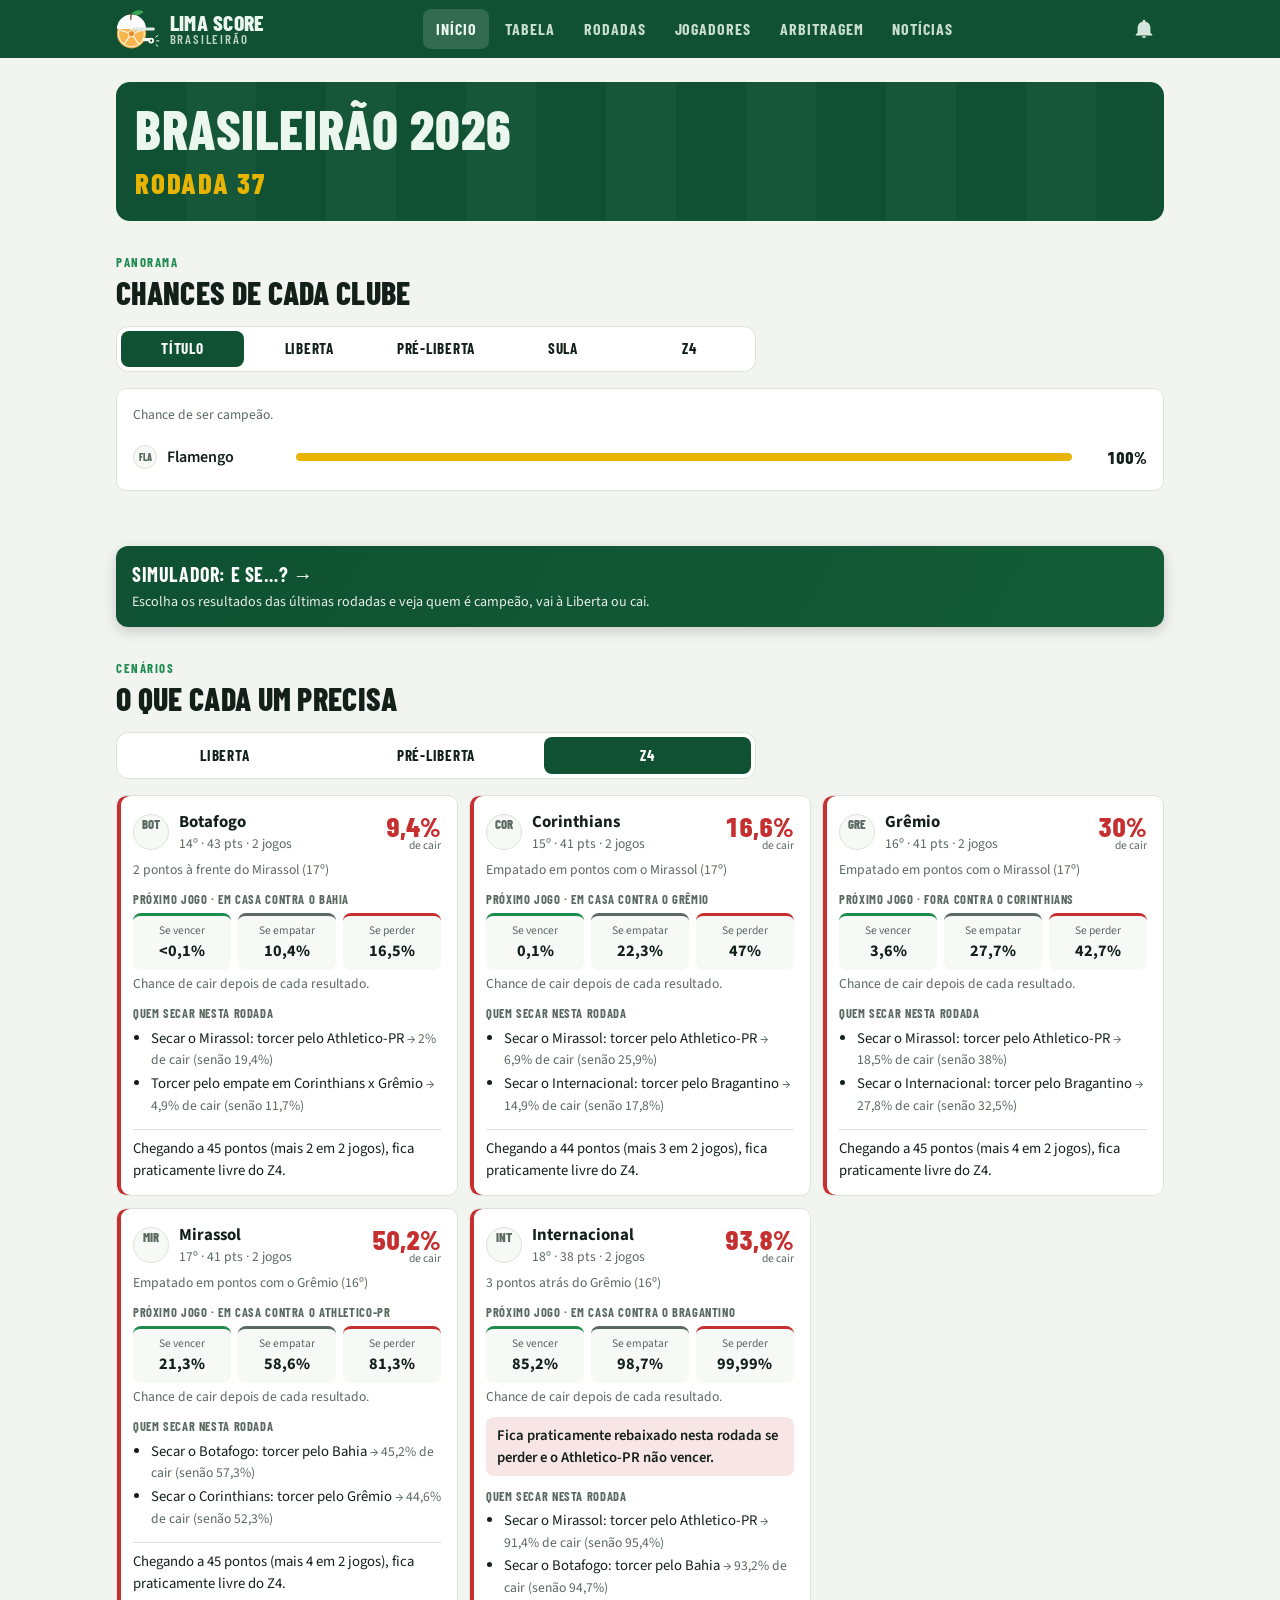
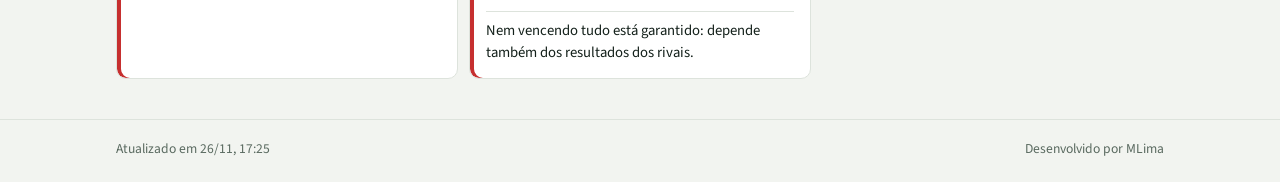
==== index.html @ dfeb8b8a "Gols úteis: conta também os gols de empate Co-Authored-By: Claude Opus 5.5 <noreply@anthropic.com> C" ====
<!doctype html>
<html lang="pt-BR">
<head>
<meta charset="utf-8">
<meta name="viewport" content="width=device-width, initial-scale=1, viewport-fit=cover">
<title>Lima Score · Brasileirão</title>
<meta name="description" content="Tabela, rodadas, artilharia e previsões do Brasileirão 2026, atualizadas após cada jogo.">
<meta name="theme-color" content="#0f5132">
<link rel="manifest" href="manifest.webmanifest">
<link rel="icon" href="assets/logo.svg?v=2" type="image/svg+xml">
<link rel="icon" href="assets/icon-192.png" type="image/png">
<link rel="apple-touch-icon" href="assets/apple-touch-icon.png">
<meta name="apple-mobile-web-app-capable" content="yes">
<meta name="apple-mobile-web-app-title" content="Lima Score">
<link rel="preconnect" href="https://fonts.googleapis.com">
<link rel="preconnect" href="https://fonts.gstatic.com" crossorigin>
<link rel="stylesheet" href="https://fonts.googleapis.com/css2?family=Barlow+Condensed:wght@600;700;800&family=Source+Sans+3:wght@400;600;700&display=swap" media="print" onload="this.media='all'">
<link rel="stylesheet" href="style.css?v=96">
</head>
<body>
<!--APP-->
<header class="topbar">
  <div class="wrap topbar-in">
    <a class="brand" href="#inicio" aria-label="Lima Score, início">
      <img class="brand-mark" src="assets/logo-marca.svg?v=2" alt="" width="44" height="41">
      <span class="brand-txt"><b>Lima Score</b><small>Brasileirão</small></span>
    </a>
    <nav class="tabs-top" aria-label="Seções">
      <a href="#inicio" data-nav="inicio">Início</a>
      <a href="#tabela" data-nav="tabela">Tabela</a>
      <a href="#rodadas" data-nav="rodadas">Rodadas</a>
      <a href="#jogadores" data-nav="jogadores">Jogadores</a>
      <a href="#arbitragem" data-nav="arbitragem">Arbitragem</a>
      <a href="#noticias" data-nav="noticias">Notícias</a>
    </nav>
    <a class="sino" href="#avisos" data-nav="avisos" aria-label="Avisos de gol no celular" title="Avisos de gol no celular"><svg viewBox="0 0 24 24" width="22" height="22" aria-hidden="true"><path fill="currentColor" d="M12 22a2.5 2.5 0 0 0 2.45-2h-4.9A2.5 2.5 0 0 0 12 22zm7-6V11a7 7 0 0 0-5.5-6.84V3.5a1.5 1.5 0 0 0-3 0v.66A7 7 0 0 0 5 11v5l-2 2v1h18v-1z"/></svg></a>
  </div>
</header>

<main id="app" class="wrap" aria-live="polite">
  <p class="loading">Carregando a tabela…</p>
</main>

<footer class="foot">
  <div class="wrap foot-in">
    <span id="upd"></span>
    <span>Desenvolvido por MLima</span>
    <button id="install" class="btn-install" type="button" hidden>Instalar como app</button>
  </div>
</footer>

<nav class="tabs-bottom" aria-label="Seções">
  <a href="#inicio" data-nav="inicio"><span class="ic ic-home"></span>Início</a>
  <a href="#tabela" data-nav="tabela"><span class="ic ic-table"></span>Tabela</a>
  <a href="#rodadas" data-nav="rodadas"><span class="ic ic-cal"></span>Rodadas</a>
  <a href="#jogadores" data-nav="jogadores"><span class="ic ic-ball"></span>Jogadores</a>
  <a href="#arbitragem" data-nav="arbitragem"><span class="ic ic-whistle"></span>Arbitragem</a>
  <a href="#noticias" data-nav="noticias"><span class="ic ic-news"></span>Notícias</a>
</nav>
<!--/APP-->
<script src="app.js?v=96"></script>
</body>
</html>
---- style.css ----
/* Lima Score
   Layout: app de liga — barra superior verde-gramado, conteúdo em coluna, abas inferiores no celular */
:root{
  --bg:#f2f4f0; --surface:#ffffff; --surface-2:#f7f9f6; --fg:#13201a; --muted:#5a6a60; --line:#dde3dc;
  --pitch:#0f5132; --pitch-2:#0b3f27; --pitch-ink:#eaf6ee; --chalk:#ffffff;
  --accent:#e8b400; --accent-ink:#2a2000;
  --good:#1d8a4e; --info:#2a6fd6; --teal:#14857f; --warn:#c77700; --bad:#c62f2f;
  --display:"Barlow Condensed","Arial Narrow",Arial,sans-serif;
  --body:"Source Sans 3","Segoe UI",system-ui,-apple-system,sans-serif;
  --radius:10px;
}
@media (prefers-color-scheme: dark){:root:not([data-theme="light"]){
  --bg:#0b130f; --surface:#121c17; --surface-2:#16221c; --fg:#e5eee7; --muted:#93a79a; --line:#22322a;
  --pitch:#0d3f28; --pitch-2:#082c1c; --pitch-ink:#e6f4ea; --chalk:#ffffff;
  --accent:#f2c335; --accent-ink:#231a00;
  --good:#3fbf74; --info:#6ea4f5; --teal:#3cbdb5; --warn:#e59a2f; --bad:#ef5b5b; color-scheme:dark}}
:root[data-theme="dark"]{
  --bg:#0b130f; --surface:#121c17; --surface-2:#16221c; --fg:#e5eee7; --muted:#93a79a; --line:#22322a;
  --pitch:#0d3f28; --pitch-2:#082c1c; --pitch-ink:#e6f4ea; --chalk:#ffffff;
  --accent:#f2c335; --accent-ink:#231a00;
  --good:#3fbf74; --info:#6ea4f5; --teal:#3cbdb5; --warn:#e59a2f; --bad:#ef5b5b; color-scheme:dark}

*{box-sizing:border-box}
html{-webkit-text-size-adjust:100%}
body{margin:0;background:var(--bg);color:var(--fg);font-family:var(--body);font-size:16px;line-height:1.45;padding-bottom:calc(64px + env(safe-area-inset-bottom,0px))}
@media (min-width:760px){body{padding-bottom:0}}
img{max-width:100%}
a{color:inherit}
button{font:inherit;color:inherit}
:focus-visible{outline:2px solid var(--accent);outline-offset:2px}
.wrap{max-width:1080px;margin:0 auto;padding-left:max(16px,env(safe-area-inset-left,0px));padding-right:max(16px,env(safe-area-inset-right,0px))}
.num{font-variant-numeric:tabular-nums}
h1,h2,h3{font-family:var(--display);font-weight:800;line-height:1.05;margin:0;text-wrap:balance;letter-spacing:.01em}
.eyebrow{font-family:var(--display);font-weight:700;text-transform:uppercase;letter-spacing:.12em;font-size:.8rem;color:var(--good)}
.muted{color:var(--muted)}
.loading,.erro{padding:3rem 0;color:var(--muted);text-align:center}

/* Topo */
.topbar{background:var(--pitch);color:var(--pitch-ink);position:sticky;top:0;z-index:20;padding-top:env(safe-area-inset-top,0px)}
.topbar-in{display:flex;align-items:center;justify-content:space-between;gap:1rem;min-height:58px}
.brand{display:flex;align-items:center;gap:.6rem;text-decoration:none}
.brand-mark{width:44px;height:41px;flex:none;display:block}
.brand-txt{display:flex;flex-direction:column;line-height:1}
.brand-txt b{font-family:var(--display);font-weight:800;font-size:1.35rem;text-transform:uppercase;letter-spacing:.02em}
.brand-txt small{font-family:var(--display);font-weight:600;font-size:.8rem;text-transform:uppercase;letter-spacing:.14em;opacity:.8}
.tabs-top{display:none;gap:.2rem}
.tabs-top a{font-family:var(--display);font-weight:700;text-transform:uppercase;letter-spacing:.06em;text-decoration:none;padding:.5rem .8rem;border-radius:8px;opacity:.85}
.tabs-top a[aria-current="page"]{background:rgba(255,255,255,.14);opacity:1}
.tabs-top a:hover{opacity:1}
@media (min-width:760px){.tabs-top{display:flex}}

/* Abas de baixo (celular) */
.tabs-bottom{position:fixed;left:0;right:0;bottom:0;z-index:20;display:grid;grid-template-columns:repeat(6,1fr);background:var(--surface);border-top:1px solid var(--line);padding-bottom:env(safe-area-inset-bottom,0px);padding-left:env(safe-area-inset-left,0px);padding-right:env(safe-area-inset-right,0px)}
.tabs-bottom a{display:flex;flex-direction:column;align-items:center;gap:2px;padding:.5rem 0 .55rem;text-decoration:none;font-size:.68rem;letter-spacing:-.01em;min-width:0;font-weight:600;color:var(--muted)}
.tabs-bottom a[aria-current="page"]{color:var(--good)}
@media (min-width:760px){.tabs-bottom{display:none}}
.ic{width:22px;height:22px;display:block;background:currentColor;-webkit-mask:var(--m) center/contain no-repeat;mask:var(--m) center/contain no-repeat}
.ic-home{--m:url("data:image/svg+xml,%3Csvg xmlns='http://www.w3.org/2000/svg' viewBox='0 0 24 24'%3E%3Cpath d='M3 11l9-7 9 7v9a1 1 0 0 1-1 1h-5v-6H9v6H4a1 1 0 0 1-1-1z'/%3E%3C/svg%3E")}
.ic-table{--m:url("data:image/svg+xml,%3Csvg xmlns='http://www.w3.org/2000/svg' viewBox='0 0 24 24'%3E%3Cpath d='M3 4h18v4H3zm0 6h18v4H3zm0 6h18v4H3z'/%3E%3C/svg%3E")}
.ic-cal{--m:url("data:image/svg+xml,%3Csvg xmlns='http://www.w3.org/2000/svg' viewBox='0 0 24 24'%3E%3Cpath d='M7 2h2v2h6V2h2v2h3a1 1 0 0 1 1 1v15a1 1 0 0 1-1 1H4a1 1 0 0 1-1-1V5a1 1 0 0 1 1-1h3zm-2 7v10h14V9z'/%3E%3C/svg%3E")}
.ic-ball{--m:url("data:image/svg+xml,%3Csvg xmlns='http://www.w3.org/2000/svg' viewBox='0 0 24 24'%3E%3Cpath d='M12 2a10 10 0 1 0 0 20 10 10 0 0 0 0-20zm0 4.2 3.4 2.5-1.3 4h-4.2l-1.3-4zM5.1 9.6l2.6.8 1.3 4-1.8 2.6-2.7-.1a8 8 0 0 1 .6-7.3zm13.8 0a8 8 0 0 1 .6 7.3l-2.7.1-1.8-2.6 1.3-4zM9.6 19.6l.9-2.6h3l.9 2.6a8 8 0 0 1-4.8 0z'/%3E%3C/svg%3E")}

/* Seções */
main{padding-block:1.5rem 2.5rem;display:flex;flex-direction:column;gap:2rem;min-height:60vh}
.sec-head{display:flex;flex-direction:column;gap:.3rem;margin-bottom:1rem}
.sec-head h1{font-size:clamp(2rem,6vw,2.8rem);text-transform:uppercase}
.sec-head h2{font-size:clamp(1.5rem,4.5vw,2rem);text-transform:uppercase}
.sec-head p{margin:0;color:var(--muted);max-width:65ch}
.card{background:var(--surface);border:1px solid var(--line);border-radius:var(--radius);min-width:0}
.pad{padding:1rem}

/* Escudo */
.crest{width:24px;height:24px;object-fit:contain;flex:none;display:inline-block;vertical-align:middle}
.crest.lg{width:64px;height:64px}
.crest.md{width:36px;height:36px}
.crest-fb{display:inline-grid;place-items:center;border-radius:50%;background:var(--surface-2);border:1px solid var(--line);font-family:var(--display);font-weight:800;font-size:.62rem;color:var(--muted)}
.crest-fb.lg{font-size:1.2rem}
.crest-fb.md{font-size:.8rem}
.team{display:inline-flex;align-items:center;gap:.5rem;min-width:0;text-decoration:none}
.team span{overflow:hidden;text-overflow:ellipsis;white-space:nowrap}
a.team:hover span{text-decoration:underline}

/* Hero do início */
.hero{background:var(--pitch);color:var(--pitch-ink);border-radius:14px;padding:1.4rem 1.2rem;position:relative;overflow:hidden;display:grid;gap:1.2rem}
.hero::before{content:"";position:absolute;inset:0;background:repeating-linear-gradient(90deg,transparent 0 70px,rgba(255,255,255,.035) 70px 140px);pointer-events:none}
.hero > *{position:relative}
.hero .eyebrow{color:var(--accent)}
.hero h1{font-size:clamp(2rem,6.5vw,3.4rem);text-transform:uppercase}
.hero p{margin:.4rem 0 0;max-width:62ch;opacity:.92}
.board{display:grid;grid-template-columns:repeat(3,minmax(0,1fr));gap:1px;background:rgba(255,255,255,.16);border:1px solid rgba(255,255,255,.16);border-radius:10px;overflow:hidden}
.board > div{background:rgba(0,0,0,.18);padding:.9rem 1rem;min-width:0;display:flex;flex-direction:column;gap:.2rem}
.board .k{font-family:var(--display);text-transform:uppercase;letter-spacing:.1em;font-size:.78rem;opacity:.8}
.board .v{font-family:var(--display);font-weight:800;font-size:2.3rem;line-height:1}
.board .v.y{color:var(--accent)}
.board .s{font-size:.88rem;opacity:.88;display:flex;align-items:center;gap:.4rem;flex-wrap:wrap}
@media (max-width:640px){.board{grid-template-columns:1fr}}

/* Grade de riscos */
.risk{display:grid;grid-template-columns:repeat(auto-fill,minmax(160px,1fr));gap:.7rem}
.risk a{text-decoration:none}
.risk-card{padding:.85rem .95rem;display:flex;flex-direction:column;gap:.4rem;height:100%}
.risk-card .pct{font-family:var(--display);font-weight:800;font-size:2rem;line-height:1}
.meter{height:6px;background:var(--line);border-radius:3px;overflow:hidden}
.meter span{display:block;height:100%;border-radius:3px}
.lvl-hi .pct{color:var(--bad)} .lvl-hi .meter span{background:var(--bad)}
.lvl-mid .pct{color:var(--warn)} .lvl-mid .meter span{background:var(--warn)}
.lvl-lo .pct{color:var(--muted)} .lvl-lo .meter span{background:var(--muted)}
.tag{display:inline-block;font-family:var(--display);font-weight:700;letter-spacing:.06em;text-transform:uppercase;font-size:.7rem;padding:.12rem .45rem;border-radius:4px;background:var(--bad);color:#fff;align-self:flex-start}
.tag.y{background:var(--accent);color:var(--accent-ink)}
.tag.g{background:var(--good)}
.small{font-size:.85rem;color:var(--muted)}

/* Jogos */
.games{display:grid;grid-template-columns:repeat(auto-fill,minmax(min(100%,330px),1fr));gap:.7rem}
.game{padding:.9rem 1rem;display:flex;flex-direction:column;gap:.6rem}
.game-top{display:flex;justify-content:space-between;align-items:center;gap:.5rem;font-size:.8rem;color:var(--muted)}
.game-row{display:grid;grid-template-columns:minmax(0,1fr) auto minmax(0,1fr);align-items:center;gap:.6rem}
.game-row .team:last-child{justify-content:flex-end;flex-direction:row-reverse;text-align:right}
.game-row .team{align-items:center}
.game-row .team span{font-weight:700;white-space:normal;overflow:visible;text-overflow:clip;line-height:1.15;overflow-wrap:anywhere;hyphens:auto}
.game-row .crest.md{width:28px;height:28px}
.game-row .crest-fb.md{font-size:.62rem}
.sc{font-family:var(--display);font-weight:800;font-size:1.55rem;line-height:1.15;padding:.05rem .55rem;border-radius:6px;white-space:nowrap;text-align:center;min-width:3.6rem}
.sc.final{background:var(--fg);color:var(--bg)}
.sc.pred{background:var(--pitch);color:var(--chalk)}
.sc.vs{color:var(--muted);font-size:1.3rem;min-width:2.4rem;padding:0}
.sc.live{background:var(--bad);color:#fff}
.bar3{display:flex;height:8px;border-radius:4px;overflow:hidden;background:var(--line)}
.bar3 span{display:block;height:100%}
.probs{display:flex;justify-content:space-between;font-size:.82rem;color:var(--muted);gap:.4rem}
.probs b{color:var(--fg)}
.legend{display:flex;gap:1rem;flex-wrap:wrap;font-size:.82rem;color:var(--muted);margin-bottom:.8rem}
.legend i{display:inline-block;width:10px;height:10px;border-radius:2px;margin-right:.35rem;vertical-align:-1px}

/* Seletor de rodada */
.rounds{display:flex;gap:.35rem;overflow-x:auto;padding-bottom:.4rem;margin-bottom:1rem;scrollbar-width:thin;scroll-snap-type:x proximity}
.rounds button{flex:none;scroll-snap-align:center;min-width:2.6rem;height:2.6rem;border-radius:8px;border:1px solid var(--line);background:var(--surface);font-family:var(--display);font-weight:800;font-size:1.05rem;cursor:pointer}
.rounds button.done{color:var(--muted)}
.rounds button.atual{border-color:var(--accent)}
.rounds button[aria-pressed="true"]{background:var(--pitch);border-color:var(--pitch);color:var(--chalk)}
.round-nav{display:flex;align-items:center;justify-content:space-between;gap:.5rem;margin-bottom:.6rem}
.round-nav h2{font-size:1.6rem;text-transform:uppercase}
.round-nav .arrows{display:flex;gap:.35rem}
.btn{border:1px solid var(--line);background:var(--surface);border-radius:8px;padding:.45rem .8rem;cursor:pointer;font-weight:600}
.btn:disabled{opacity:.4;cursor:default}

/* Segmentado */
/* barras de opções: ocupam a largura toda, com as opções divididas por igual */
.seg{display:grid;grid-auto-flow:column;grid-auto-columns:1fr;width:100%;max-width:40rem;gap:4px;padding:4px;border:1px solid var(--line);border-radius:12px;margin-bottom:1rem;background:var(--surface)}
.seg button{border:0;border-radius:8px;background:transparent;color:inherit;padding:.6rem .5rem;font-family:var(--display);font-weight:700;font-size:.95rem;line-height:1.15;text-transform:uppercase;letter-spacing:.05em;text-align:center;cursor:pointer;min-width:0}
.seg button[aria-pressed="true"]{background:var(--pitch);color:var(--chalk)}
@media (max-width:480px){.seg button{font-size:.82rem;letter-spacing:.02em;padding:.6rem .3rem}}
.seg.seg-auto{grid-auto-columns:auto;gap:2px}
@media (max-width:480px){.seg.seg-auto button{font-size:.76rem;letter-spacing:0;padding:.6rem .35rem}}

/* Tabela */
.tbl-wrap{overflow-x:auto;-webkit-overflow-scrolling:touch}
table{width:100%;border-collapse:collapse;font-variant-numeric:tabular-nums;font-size:.93rem}
th{font-family:var(--display);font-weight:700;text-transform:uppercase;letter-spacing:.05em;font-size:.78rem;color:var(--muted);text-align:center;padding:.6rem .45rem;border-bottom:1px solid var(--line);white-space:nowrap;background:var(--surface)}
td{padding:.5rem .45rem;text-align:center;border-bottom:1px solid var(--line);white-space:nowrap}
tr:last-child td{border-bottom:0}
th.l,td.l{text-align:left}
td.pos{font-family:var(--display);font-weight:800;font-size:1.05rem;width:2.4rem}
td.pts{font-weight:700}
tr.z-lib td.pos{box-shadow:inset 4px 0 0 var(--info)}
tr.z-pre td.pos{box-shadow:inset 4px 0 0 var(--teal)}
tr.z-sul td.pos{box-shadow:inset 4px 0 0 var(--good)}
tr.z-reb td.pos{box-shadow:inset 4px 0 0 var(--bad)}
tr.z-reb td{background:color-mix(in srgb,var(--bad) 5%,transparent)}
.sticky-col{position:sticky;left:0;background:var(--surface);z-index:1}
tr.z-reb .sticky-col{background:color-mix(in srgb,var(--bad) 5%,var(--surface))}
.forma{display:inline-flex;gap:3px}
.forma i{width:16px;height:16px;border-radius:50%;display:inline-grid;place-items:center;font-style:normal;font-size:.6rem;font-weight:700;color:#fff}
.forma .V{background:var(--good)} .forma .E{background:var(--muted)} .forma .D{background:var(--bad)}
.heat{display:inline-block;min-width:3.7em;padding:.1rem .35rem;border-radius:4px}
.zones{display:flex;gap:.9rem;flex-wrap:wrap;font-size:.82rem;color:var(--muted);padding:.75rem 1rem;border-top:1px solid var(--line)}
.zones i{display:inline-block;width:4px;height:12px;margin-right:.4rem;vertical-align:-1px}

/* Artilharia */
.players{display:flex;flex-direction:column}
.pl{display:grid;grid-template-columns:2rem minmax(0,1fr) auto;gap:.75rem;align-items:center;padding:.75rem 1rem;border-bottom:1px solid var(--line)}
.pl:last-child{border-bottom:0}
.pl .rk{font-family:var(--display);font-weight:800;font-size:1.2rem;color:var(--muted);text-align:center}
.pl .who{display:flex;flex-direction:column;gap:.15rem;min-width:0}
.pl .who b{font-size:1.02rem;overflow:hidden;text-overflow:ellipsis;white-space:nowrap}
.pl .who .small{display:flex;align-items:center;gap:.35rem;flex-wrap:wrap}
.pl .stat{display:flex;gap:1rem;align-items:center}
.pl .big{font-family:var(--display);font-weight:800;font-size:1.7rem;line-height:1;text-align:right}
.pl .big small{display:block;font-size:.7rem;font-weight:700;letter-spacing:.08em;color:var(--muted);text-transform:uppercase}
.chance{display:flex;flex-direction:column;align-items:flex-end;gap:.15rem;min-width:5.5rem}
.chance .v{font-family:var(--display);font-weight:800;font-size:1.15rem;color:var(--good)}
.chance .small{display:flex;align-items:center;gap:.25rem}
@media (max-width:480px){.pl .stat{gap:.6rem}.chance{min-width:4.6rem}}

/* Página do clube */
.club-head{display:flex;align-items:center;gap:1rem;flex-wrap:wrap}
.club-head h1{font-size:clamp(2rem,7vw,3rem);text-transform:uppercase}
.kpis{display:grid;grid-template-columns:repeat(auto-fill,minmax(130px,1fr));gap:.6rem}
.kpi{padding:.8rem .9rem}
.kpi .k{font-family:var(--display);font-weight:700;text-transform:uppercase;letter-spacing:.08em;font-size:.75rem;color:var(--muted)}
.kpi .v{font-family:var(--display);font-weight:800;font-size:1.6rem;line-height:1.1}
.dist{position:relative;height:170px;margin-top:.5rem}
.dist svg{display:block;width:100%;height:100%}
.dist text{fill:var(--muted);font-size:11px;font-family:var(--body)}
.tip{position:absolute;pointer-events:none;background:var(--surface);border:1px solid var(--line);box-shadow:0 6px 20px rgba(0,0,0,.15);border-radius:8px;padding:.4rem .6rem;font-size:.82rem;white-space:nowrap;z-index:3}
.split{display:grid;grid-template-columns:1fr 1fr;gap:1rem}
@media (max-width:760px){.split{grid-template-columns:1fr}}
.list-games{display:flex;flex-direction:column}
.lg{display:grid;grid-template-columns:4.2rem minmax(0,1fr) auto;gap:.6rem;align-items:center;padding:.6rem 1rem;border-bottom:1px solid var(--line);font-size:.92rem}
.lg:last-child{border-bottom:0}
.lg .res{font-family:var(--display);font-weight:800;font-size:1.05rem;padding:.05rem .45rem;border-radius:5px;color:#fff;text-align:center}
.res.V{background:var(--good)} .res.E{background:var(--muted)} .res.D{background:var(--bad)} .res.P{background:var(--pitch)}
.back{display:inline-flex;align-items:center;gap:.3rem;text-decoration:none;color:var(--muted);font-weight:600;margin-bottom:.6rem}

details.how{padding:1rem 1.1rem}
details.how summary{cursor:pointer;font-family:var(--display);font-weight:700;text-transform:uppercase;letter-spacing:.06em}
details.how ol{margin:.7rem 0 0;padding-left:1.2rem;color:var(--muted);max-width:70ch}
details.how li{margin-bottom:.35rem}

.foot{border-top:1px solid var(--line);color:var(--muted);font-size:.85rem}
.foot-in{display:flex;flex-wrap:wrap;gap:.5rem 1.5rem;justify-content:space-between;align-items:center;padding-block:1.2rem 1.5rem}
.btn-install{border:0;background:var(--accent);color:var(--accent-ink);font-family:var(--display);font-weight:800;text-transform:uppercase;letter-spacing:.05em;padding:.5rem .9rem;border-radius:8px;cursor:pointer}

@media (prefers-reduced-motion:no-preference){
  .meter span,.bar3 span{transition:width .6s cubic-bezier(.2,.7,.2,1)}
}

.team.sigla span{font-family:var(--display);font-weight:800;font-size:1.05rem;letter-spacing:.04em}
.tv{display:flex;flex-wrap:wrap;align-items:center;gap:.35rem;padding-top:.55rem;border-top:1px dashed var(--line)}
.tv-k{font-family:var(--display);font-weight:700;text-transform:uppercase;letter-spacing:.08em;font-size:.72rem;color:var(--muted);margin-right:.15rem}
.chip{font-size:.8rem;font-weight:700;padding:.12rem .5rem;border-radius:999px;background:var(--surface-2);border:1px solid var(--line)}
.crest.tb{width:28px;height:28px}
.crest-fb.tb{font-size:.5rem;overflow:hidden}
.team.sigla{justify-content:center}

/* colunas congeladas na tabela: posição e escudo */
td.pos{width:2.6rem;min-width:2.6rem}
.sticky-col2{position:sticky;left:0;z-index:1;background:var(--surface);width:3.2rem;min-width:3.2rem;box-shadow:8px 0 8px -8px rgba(0,0,0,.35)}
th.sticky-col,th.sticky-col2{z-index:2}
tr.z-reb .sticky-col2{background:color-mix(in srgb,var(--bad) 5%,var(--surface))}
@media (max-width:560px){.seg.quatro{grid-auto-flow:row;grid-template-columns:1fr 1fr}}
.ic-news{--m:url("data:image/svg+xml,%3Csvg xmlns='http://www.w3.org/2000/svg' viewBox='0 0 24 24'%3E%3Cpath d='M4 4h13v14a2 2 0 0 0 2 2H6a2 2 0 0 1-2-2zm2 3v3h9V7zm0 5v2h9v-2zm0 4v2h6v-2zm13-8h2v10a2 2 0 0 1-2 2z'/%3E%3C/svg%3E")}
.clubes-filtro{display:flex;gap:.4rem;overflow-x:auto;padding-bottom:.5rem;margin-bottom:1rem;scrollbar-width:thin}
.clubes-filtro button{flex:none;display:grid;place-items:center;width:2.9rem;height:2.9rem;border-radius:10px;border:1px solid var(--line);background:var(--surface);cursor:pointer;padding:0}
.clubes-filtro button.todos{width:auto;padding:0 .8rem;font-family:var(--display);font-weight:800;text-transform:uppercase;letter-spacing:.05em}
.clubes-filtro button[aria-pressed="true"]{border-color:var(--pitch);box-shadow:inset 0 0 0 2px var(--pitch);background:var(--surface-2)}
.clubes-filtro button.todos[aria-pressed="true"]{background:var(--pitch);color:var(--chalk)}
.news{display:flex;flex-direction:column}
.nw{display:grid;grid-template-columns:auto minmax(0,1fr);gap:.8rem;align-items:start;padding:.85rem 1rem;border-bottom:1px solid var(--line);text-decoration:none}
.nw:last-child{border-bottom:0}
.nw:hover b{text-decoration:underline}
.nw b{display:block;font-size:1rem;line-height:1.3;font-weight:700}
.nw .small{margin-top:.2rem;display:block}
.pano-grid{display:grid;grid-template-columns:repeat(auto-fill,minmax(min(100%,300px),1fr));gap:.8rem}
.pano{padding:1rem;display:flex;flex-direction:column;gap:.35rem}
.pano h3{font-size:1.35rem;text-transform:uppercase}
.pano .small{margin:0 0 .3rem}
.pr-list{display:flex;flex-direction:column;gap:.15rem}
.pr{display:grid;grid-template-columns:24px minmax(0,7.5rem) 1fr 4.1rem;gap:.6rem;align-items:center;text-decoration:none;padding:.3rem 0}
.pr-n{font-weight:600;overflow:hidden;text-overflow:ellipsis;white-space:nowrap}
.pr-bar{height:8px;background:var(--line);border-radius:4px;overflow:hidden}
.pr-bar span{display:block;height:100%;border-radius:4px}
.pr-v{font-family:var(--display);font-weight:800;font-size:1.05rem;text-align:right}
.pr:hover .pr-n{text-decoration:underline}
.hero-min{gap:.3rem;padding:1.1rem 1.2rem}
.hero-min h1{font-size:clamp(2.2rem,8vw,3.4rem)}
.hero-rod{font-family:var(--display);font-weight:800;font-size:clamp(1.3rem,4.5vw,1.8rem);text-transform:uppercase;letter-spacing:.06em;color:var(--accent)}
.btn-video{display:flex;align-items:center;justify-content:center;gap:.5rem;text-decoration:none;font-family:var(--display);font-weight:800;text-transform:uppercase;letter-spacing:.05em;font-size:.95rem;padding:.55rem .8rem;border-radius:8px;background:var(--surface-2);border:1px solid var(--line)}
.btn-video:hover{border-color:var(--bad)}
.btn-video .play{width:22px;height:16px;border-radius:4px;background:#e62117;position:relative;flex:none}
.btn-video .play::after{content:"";position:absolute;left:8px;top:4px;border-left:7px solid #fff;border-top:4px solid transparent;border-bottom:4px solid transparent}
.gols-v{display:flex;flex-wrap:wrap;align-items:center;gap:.35rem}
a.chip-gol{text-decoration:none;border-color:color-mix(in srgb,var(--bad) 40%,var(--line))}
a.chip-gol:hover{border-color:var(--bad)}
a.chip-yt{text-decoration:none;font-weight:600;border-color:color-mix(in srgb,var(--bad) 40%,var(--line))}
a.chip-yt:hover{border-color:var(--bad)}
.game.is-live{border-color:color-mix(in srgb,var(--bad) 55%,var(--line));box-shadow:0 0 0 1px color-mix(in srgb,var(--bad) 30%,transparent)}
.live-tag{display:inline-flex;align-items:center;gap:.35rem}
.live-tag .dot{width:7px;height:7px;border-radius:50%;background:#fff;display:inline-block}
@media (prefers-reduced-motion:no-preference){.live-tag .dot{animation:pisca 1.2s ease-in-out infinite}}
@keyframes pisca{50%{opacity:.25}}
.game.is-live .sc.live{font-size:1.9rem}
@media (max-width:480px){
  .game-row .team,.game-row .team:last-child{flex-direction:column;justify-content:flex-start;text-align:center;gap:.3rem}
  .game-row .team span{hyphens:none;overflow-wrap:normal;word-break:normal;font-size:.95rem}
}
.live-wrap{display:inline-flex;align-items:center;gap:.45rem}
.minuto{font-size:.8rem;font-weight:700;color:var(--bad)}
.team.sigla{flex-direction:column;gap:.15rem}
.mini-live{font-family:var(--display);font-weight:800;font-size:.72rem;line-height:1;padding:.12rem .3rem;border-radius:4px;color:#fff;background:var(--muted)}
.mini-live.V{background:var(--good)} .mini-live.D{background:var(--bad)}

/* Cartão de jogo clicável e página do jogo */
.game.clicavel{cursor:pointer;transition:border-color .15s}
.game.clicavel:hover{border-color:var(--pitch)}
.ver-jogo{align-self:flex-end;font-size:.82rem;font-weight:700;color:var(--good);text-decoration:none}
.ver-jogo:hover{text-decoration:underline}
.jg-head{padding:1rem;display:flex;flex-direction:column;gap:.7rem;align-items:center;text-align:center}
.jg-placar{display:grid;grid-template-columns:minmax(0,1fr) auto minmax(0,1fr);gap:.8rem;align-items:center;width:100%}
.jg-time{display:flex;flex-direction:column;align-items:center;gap:.4rem;text-decoration:none;min-width:0}
.jg-time b{font-family:var(--display);font-weight:800;font-size:clamp(1.05rem,4vw,1.4rem);text-transform:uppercase;line-height:1.05}
.jg-time:hover b{text-decoration:underline}
.jg-meio{display:flex;flex-direction:column;align-items:center;gap:.45rem}
.jg-meio .sc{font-size:2.2rem;padding:.1rem .7rem}
.jg-head .crest.lg{width:56px;height:56px}
.lances{display:flex;flex-direction:column}
.lance{display:grid;grid-template-columns:3.2rem 1.4rem minmax(0,1fr) auto;gap:.5rem;align-items:center;padding:.6rem 1rem;border-bottom:1px solid var(--line)}
.lance:last-child{border-bottom:0}
.lance.fora{background:var(--surface-2)}
.lc-min{font-family:var(--display);font-weight:800;color:var(--muted)}
.lc-ic{display:inline-block;text-align:center}
.lc-ic.amarelo,.lc-ic.vermelho{width:.75rem;height:1rem;border-radius:2px;justify-self:center}
.lc-ic.amarelo{background:#f2c200}
.lc-ic.vermelho{background:var(--bad)}
.lc-txt{min-width:0;overflow-wrap:anywhere}
.estat{padding:.4rem 1rem .8rem}
.es-head{display:flex;justify-content:space-between;align-items:center;padding:.5rem 0}
.es-l{padding:.45rem 0}
.es-top{display:flex;justify-content:space-between;align-items:baseline;gap:.5rem;font-size:.9rem}
.es-top span{color:var(--muted);text-align:center}
.es-top b{font-family:var(--display);font-weight:800;font-size:1.15rem;min-width:2.5rem}
.es-top b:last-child{text-align:right}
.es-top b.lider{color:var(--fg)}
.es-top b:not(.lider){color:var(--muted)}
.es-bar{display:flex;gap:3px;height:7px;margin-top:.25rem}
.es-bar span{display:block;height:100%;border-radius:4px}
.es-bar .c{background:var(--pitch)}
.es-bar .f{background:var(--accent)}
.lc-ast{display:block;font-size:.82rem;color:var(--muted);margin-top:.1rem}
.destaque{display:flex;align-items:center;gap:1rem;padding:1rem}
.dq-av{position:relative;width:64px;height:64px;border-radius:50%;background:var(--pitch);color:var(--chalk);display:grid;place-items:center;flex:none}
.dq-av span{font-family:var(--display);font-weight:800;font-size:1.5rem;letter-spacing:.03em}
.dq-av .crest,.dq-av .crest-fb{position:absolute;right:-6px;bottom:-4px;width:28px;height:28px;background:var(--surface);border-radius:50%;padding:2px}
.dq-txt{display:flex;flex-direction:column;gap:.15rem;min-width:0}
.dq-txt b{font-size:1.15rem}
.dq-mot{font-family:var(--display);font-weight:700;color:var(--good);text-transform:uppercase;letter-spacing:.04em;font-size:.9rem}
a.lance.vg{text-decoration:none;color:inherit}
a.lance.vg:last-child{border-bottom:0}
a.lance.vg:hover{background:color-mix(in srgb,var(--bad) 6%,transparent)}
.vg-play{color:var(--bad);font-size:.85rem;text-align:center}
.vg-yt{white-space:nowrap}

/* apito (cartão) */
.ic-whistle{--m:url("data:image/svg+xml,%3Csvg xmlns='http://www.w3.org/2000/svg' viewBox='0 0 24 24'%3E%3Crect x='6' y='3' width='12' height='17' rx='2' transform='rotate(12 12 12)'/%3E%3C/svg%3E")}
/* arbitragem */
.jg-arb{margin-top:.6rem;text-align:center}
.jg-arb a{color:inherit;font-weight:600}
.arb-linha{padding:.1rem 0 .2rem;color:var(--muted)}
.nota-arb{margin-top:1rem}
.arb-lista{display:flex;flex-direction:column;gap:.6rem}
details.arb{padding:0}
details.arb summary{list-style:none;display:flex;align-items:center;justify-content:space-between;gap:.8rem;padding:.8rem 1rem;cursor:pointer}
details.arb summary::-webkit-details-marker{display:none}
details.arb[open] summary{border-bottom:1px solid var(--line)}
.arb-nome{display:flex;flex-direction:column;min-width:0}
.arb-nome b{overflow:hidden;text-overflow:ellipsis;white-space:nowrap}
.arb-kpis{display:flex;gap:.9rem;flex:none}
.kpi{display:grid;grid-template-columns:auto auto;column-gap:.3rem;align-items:center}
.kpi small{grid-column:1 / -1;color:var(--muted);font-size:.68rem}
.cart{display:inline-block;width:.62rem;height:.85rem;border-radius:2px;vertical-align:-1px}
.cart.am{background:#f2c200}.cart.vm{background:var(--bad)}
.arb-grid{display:grid;grid-template-columns:repeat(auto-fill,minmax(7.5rem,1fr));gap:1px;background:var(--line);border-bottom:1px solid var(--line)}
.arb-b{background:var(--surface);padding:.55rem .8rem;display:flex;flex-direction:column}
.arb-b small{color:var(--muted);font-size:.72rem}
.arb-b b{font-size:1.05rem}
.arb-tbl td.l,.arb-tbl th.l{min-width:3rem}
.arb-n{display:inline-block;max-width:11rem;overflow:hidden;text-overflow:ellipsis;vertical-align:bottom}
.arb-ult{display:flex;flex-wrap:wrap;align-items:center;gap:.35rem;padding:.7rem 1rem;border-top:1px solid var(--line)}
.arb-ult a.chip{text-decoration:none;color:inherit}
.arb-resumo{margin-bottom:.8rem}
.arb-clube{display:flex;align-items:center;gap:.7rem}
.arb-frases{margin:.7rem 0 0;padding-left:1.1rem;font-size:.92rem}
.arb-frases li{margin:.2rem 0}
.var-dest{display:grid;grid-template-columns:repeat(auto-fit,minmax(14rem,1fr));gap:.6rem;margin-bottom:.8rem}
.var-card small{display:block;color:var(--muted);margin-bottom:.4rem;font-weight:600}
.var-card.bom{box-shadow:inset 4px 0 0 var(--good)}
.var-card.ruim{box-shadow:inset 4px 0 0 var(--bad)}
.arb-ate{margin:-.4rem 0 1rem}
/* cenários */
@media (max-width:560px){.seg-scroll{grid-auto-flow:row;grid-template-columns:repeat(3,1fr)}.seg-scroll button{white-space:nowrap;letter-spacing:.02em;font-size:.9rem}}
.cen-lista{display:grid;gap:.7rem;grid-template-columns:repeat(auto-fill,minmax(19rem,1fr))}
.cen{padding:.9rem 1rem;display:flex;flex-direction:column;gap:.65rem}
.cen.g4{box-shadow:inset 4px 0 0 var(--info)}
.cen.z4{box-shadow:inset 4px 0 0 var(--bad)}
.cen.pre{box-shadow:inset 4px 0 0 var(--good)}
.cen-top{display:flex;align-items:center;justify-content:space-between;gap:.6rem}
.cen-time{display:flex;align-items:center;gap:.6rem;text-decoration:none;color:inherit;min-width:0}
.cen-time > span{display:flex;flex-direction:column;min-width:0}
.cen-time b{font-size:1.05rem}
.cen-chance{display:flex;flex-direction:column;align-items:flex-end;line-height:1.05;flex:none}
.cen-chance b{font-family:var(--display);font-weight:800;font-size:1.7rem}
.cen-chance small{color:var(--muted);font-size:.72rem}
.cen-linha{margin:-.3rem 0 0}
.cen-k{font-family:var(--display);font-weight:700;text-transform:uppercase;letter-spacing:.05em;font-size:.78rem;color:var(--muted);margin-bottom:.35rem}
.cen-chips{display:grid;grid-template-columns:repeat(3,1fr);gap:.4rem}
.cen-chip{display:flex;flex-direction:column;align-items:center;padding:.4rem .2rem;border-radius:8px;background:var(--surface-2);border-top:3px solid var(--muted)}
.cen-chip.v{border-top-color:var(--good)}.cen-chip.d{border-top-color:var(--bad)}
.cen-chip small{font-size:.72rem;color:var(--muted)}
.cen-chip b{font-size:1.02rem}
.cen-obs{margin-top:.3rem}
.cen-secar{margin:0;padding-left:1.1rem;font-size:.92rem}
.cen-secar li{margin:.15rem 0}
.cen-decide{margin:0;padding:.5rem .7rem;border-radius:8px;font-size:.92rem;font-weight:600}
.cen-decide.bom{background:color-mix(in srgb,var(--good) 14%,transparent)}
.cen-decide.ruim{background:color-mix(in srgb,var(--bad) 12%,transparent)}
.cen-meta{margin:0;font-size:.92rem;padding-top:.55rem;border-top:1px solid var(--line)}
/* estatísticas do clube */
.es-wrap{display:grid;gap:.7rem;grid-template-columns:repeat(auto-fill,minmax(20rem,1fr))}
.es-g{padding:.9rem 1rem}
.es-g .eyebrow{margin-bottom:.6rem}
.es-grid{display:grid;grid-template-columns:1fr 1fr;gap:.75rem 1rem}
.es-t small{display:block;color:var(--muted);font-size:.76rem;line-height:1.25}
.es-v{display:flex;align-items:baseline;gap:.4rem;margin-top:.15rem}
.es-v b{font-family:var(--display);font-weight:800;font-size:1.25rem}
.es-r{font-size:.72rem;font-weight:700;padding:.05rem .35rem;border-radius:5px;background:var(--surface-2);color:var(--muted)}
.es-r.top{background:color-mix(in srgb,var(--good) 18%,transparent);color:var(--good)}
.es-r.bot{background:color-mix(in srgb,var(--bad) 15%,transparent);color:var(--bad)}
.es-ext{display:flex;flex-direction:column;gap:.2rem;margin-top:.8rem}
.es-ext a{color:inherit;font-weight:600}
/* jogadores */
.jg-blocos{display:flex;flex-direction:column;gap:.7rem}
.jg-tbl td.l,.jg-tbl th.l{min-width:9rem;max-width:12rem}
.jg-nome{color:inherit;font-weight:600;text-decoration:none;display:inline-block;max-width:12rem;overflow:hidden;text-overflow:ellipsis;vertical-align:bottom}
.jg-tbl tr.clicavel{cursor:pointer}
.jg-ficha{display:flex;align-items:center;gap:1rem;padding:1rem;margin-bottom:1rem}
.jg-h1{font-size:1.6rem;margin:0 0 .2rem}
.jg-ficha .small a{color:inherit;font-weight:600}
.pl-nome{color:inherit;text-decoration:none}
.perfil{display:flex;flex-direction:column;gap:.55rem}
.pf-l{display:grid;grid-template-columns:minmax(0,1fr) 3.2rem minmax(4rem,6rem) 2.6rem;gap:.55rem;align-items:center;font-size:.84rem}
.pf-x{text-align:right;font-size:.92rem}
.pf-b{height:9px;border-radius:5px;background:var(--surface-2);overflow:hidden}
.pf-b i{display:block;height:100%;border-radius:5px}
.pf-v{text-align:right;font-family:var(--display);font-size:1.05rem}
.mapa-chutes{width:100%;max-width:34rem;display:block;margin:0 auto}
.mapa-leg{display:flex;flex-wrap:wrap;gap:.4rem .9rem;justify-content:center;margin-top:.6rem}
.mapa-leg i{display:inline-block;width:.7rem;height:.7rem;border-radius:50%;margin-right:.3rem;vertical-align:-1px}
/* escalações */
.esc{display:grid;grid-template-columns:1fr 1fr;gap:0}
.esc-col{padding:.8rem .9rem;min-width:0}
.esc-col + .esc-col{border-left:1px solid var(--line)}
.esc-time{display:flex;align-items:center;gap:.45rem;flex-wrap:wrap;margin-bottom:.5rem}
.esc-lista{list-style:none;margin:0;padding:0;display:flex;flex-direction:column;gap:.28rem}
.esc-lista li{display:grid;grid-template-columns:1.6rem 1fr;column-gap:.35rem;font-size:.9rem;line-height:1.2}
.esc-num{color:var(--muted);text-align:right;font-size:.82rem;padding-top:.05rem}
.esc-p{grid-column:2;font-size:.72rem}
.esc-res{margin-top:.6rem;line-height:1.35}
@media (max-width:420px){.esc-col{padding:.7rem .6rem}.esc-lista li{font-size:.85rem}}
.esc-m{display:inline-flex;flex-wrap:wrap;gap:.2rem;margin-left:.3rem;vertical-align:1px}
.esc-t{font-size:.68rem;font-weight:700;padding:0 .28rem;border-radius:4px;line-height:1.35;background:var(--surface-2);color:var(--muted)}
.esc-t.g{background:color-mix(in srgb,var(--good) 18%,transparent);color:var(--good)}
.esc-t.gc{background:color-mix(in srgb,var(--bad) 15%,transparent);color:var(--bad)}
.esc-t.a{background:color-mix(in srgb,var(--info) 16%,transparent);color:var(--info)}
.esc-t.les{background:color-mix(in srgb,var(--bad) 15%,transparent);color:var(--bad)}
.esc-sub{margin:.7rem 0 .3rem;font-weight:700;text-transform:uppercase;letter-spacing:.05em}
/* campinho */
.cp-card{padding:.7rem}
.cp-rot{display:flex;align-items:center;gap:.45rem;padding:.2rem .2rem .55rem}
.cp-rot.casa{padding:.55rem .2rem .2rem}
.campo{position:relative;border-radius:10px;overflow:hidden;background:
  repeating-linear-gradient(180deg,#1f7a46 0 10%,#23854d 10% 20%);border:2px solid rgba(255,255,255,.55);min-height:34rem;display:flex;flex-direction:column}
.campo::before,.campo::after{content:"";position:absolute;left:30%;right:30%;border:2px solid rgba(255,255,255,.5);height:9%}
.campo::before{top:-2px;border-top:0}
.campo::after{bottom:-2px;border-bottom:0}
.cp-meio{position:absolute;left:0;right:0;top:50%;border-top:2px solid rgba(255,255,255,.55)}
.cp-meio::after{content:"";position:absolute;left:50%;top:0;width:5.5rem;height:5.5rem;border:2px solid rgba(255,255,255,.5);border-radius:50%;transform:translate(-50%,-50%)}
.cp-metade{position:relative;flex:1;display:flex;flex-direction:column;justify-content:space-around;padding:.6rem .2rem}
.cp-linha{display:flex;justify-content:space-around;align-items:flex-start;gap:.15rem}
.cp-j{display:flex;flex-direction:column;align-items:center;gap:.15rem;min-width:0;flex:1;max-width:5.2rem}
.cp-n{width:1.9rem;height:1.9rem;border-radius:50%;display:grid;place-items:center;font-weight:800;font-size:.8rem;box-shadow:0 1px 3px rgba(0,0,0,.35)}
.cp-metade.casa .cp-n{background:#fff;color:#0f5132}
.cp-metade.fora .cp-n{background:#f2c200;color:#1b1b1b}
.cp-nome{font-size:.7rem;font-weight:600;color:#fff;text-shadow:0 1px 2px rgba(0,0,0,.6);text-align:center;line-height:1.1;max-width:100%;overflow:hidden;text-overflow:ellipsis;white-space:nowrap}
.esc-susp{margin-top:.7rem;display:flex;flex-direction:column;gap:.35rem}
.esc-susp .esc-res{margin:0;display:flex;align-items:center;gap:.3rem;flex-wrap:wrap}
.cp-tec{margin-left:auto}.clube-tec{margin-top:.2rem}
/* campinho: técnico, suspensos, marcas e substituições */
.cp-rot{flex-direction:column;align-items:stretch;gap:.35rem}
.cp-rot-l{display:flex;align-items:center;gap:.45rem}
.cp-info{display:flex;flex-wrap:wrap;gap:.3rem .5rem}
.cp-chip{display:inline-flex;align-items:center;gap:.3rem;padding:.12rem .5rem;border-radius:999px;background:var(--surface-2)}
.cp-chip.susp{background:color-mix(in srgb,var(--bad) 12%,transparent)}
.cp-ic-tec{font-style:normal;font-size:.8rem}
.cp-n{position:relative}
.cp-les{position:absolute;top:-.35rem;right:-.45rem;font-style:normal;font-size:.62rem;font-weight:900;color:#fff;background:var(--bad);width:.95rem;height:.95rem;border-radius:50%;display:grid;place-items:center}
.cp-j.saiu .cp-n{opacity:.75}
.cp-m .esc-m{margin:0;justify-content:center}
.cp-m .esc-t{font-size:.6rem;padding:0 .22rem;background:rgba(255,255,255,.92)}
.cp-m .cart{width:.5rem;height:.7rem}
.cp-sub{display:flex;flex-wrap:wrap;align-items:center;justify-content:center;gap:.15rem;margin-top:.05rem;padding:.05rem .3rem;border-radius:6px;background:rgba(0,0,0,.35);max-width:100%}
.cp-sub-ic{display:inline-flex;flex-direction:column;line-height:.55;font-style:normal;font-size:.5rem}
.cp-sub-ic::before{content:"▲";color:#5be07f}
.cp-sub-ic::after{content:"▼";color:#ff6b6b}
.cp-sub-min{font-size:.6rem;font-weight:700;color:#ffd5d5}
.cp-sub-n{font-size:.64rem;font-weight:700;color:#d6ffe0;max-width:4.2rem;overflow:hidden;text-overflow:ellipsis;white-space:nowrap}
.cp-sub .esc-m{margin:0}
.cp-sub .esc-t{font-size:.58rem;padding:0 .2rem;background:rgba(255,255,255,.92)}
.campo{min-height:38rem}
/* banco de reservas */
.bc-col{padding:.8rem .9rem;min-width:0}
.bc-col + .bc-col{border-left:1px solid var(--line)}
.bc-lista{list-style:none;margin:0;padding:0;display:flex;flex-direction:column;gap:.4rem}
.bc-j{display:grid;grid-template-columns:1.6rem 1fr;column-gap:.4rem;align-items:start;font-size:.88rem;color:var(--muted)}
.bc-j.entrou{color:var(--fg)}
.bc-j.entrou .bc-num{background:var(--good);color:#fff}
.bc-num{width:1.5rem;height:1.5rem;border-radius:50%;display:grid;place-items:center;font-size:.72rem;font-weight:700;background:var(--surface-2)}
.bc-txt{display:flex;flex-direction:column;min-width:0}
.bc-nome{display:flex;flex-wrap:wrap;align-items:center;gap:.2rem;line-height:1.25}
.bc-sub{display:flex;align-items:center;gap:.3rem;font-size:.75rem;color:var(--muted);margin-top:.1rem}
.bc-sub .cp-sub-ic{font-size:.55rem}
.bc-sub b{color:var(--good)}
@media (max-width:420px){.bc-col{padding:.7rem .6rem}}
.local-ic{display:inline-grid;place-items:center;width:1.4rem;height:1.4rem;border-radius:6px;flex:none}.local-ic.casa{color:var(--good);background:color-mix(in srgb,var(--good) 14%,transparent)}.local-ic.fora{color:var(--info);background:color-mix(in srgb,var(--info) 14%,transparent)}.local-ic svg{display:block}
/* estatísticas da partida em grupos */
.es-grade{display:grid;gap:.7rem;grid-template-columns:repeat(auto-fill,minmax(20rem,1fr));margin-top:.7rem}
.es-grupo{padding:.6rem 1rem .8rem}
.es-gt{text-align:center;font-family:var(--display);font-size:1.05rem;text-transform:uppercase;letter-spacing:.04em;padding:.2rem 0 .3rem}
.es-head{display:flex;align-items:center;justify-content:space-between;gap:.5rem;padding:.6rem .9rem}
.es-hl{display:flex;align-items:center;gap:.4rem;min-width:0}
.es-hl b{white-space:nowrap;overflow:hidden;text-overflow:ellipsis}
.es-nota{color:var(--muted);font-size:.7rem}
/* avisos de gol */
.sino{display:flex;align-items:center;justify-content:center;width:40px;height:40px;border-radius:10px;color:var(--pitch-ink);opacity:.9;flex:none}
.sino:hover,.sino[aria-current="page"]{background:rgba(255,255,255,.14);opacity:1}
.av-passo{display:flex;gap:.9rem;padding:1rem;margin-bottom:.7rem}
.av-n{flex:none;width:30px;height:30px;border-radius:50%;background:var(--accent);color:var(--accent-ink);display:flex;align-items:center;justify-content:center;font-family:var(--display);font-weight:800;font-size:1.1rem}
.av-c{flex:1;min-width:0}
.av-c h3{margin:.15rem 0 .35rem;font-family:var(--display);font-size:1.2rem;text-transform:uppercase;letter-spacing:.02em}
.av-c p{margin:0 0 .6rem;color:var(--muted);font-size:.92rem;line-height:1.4}
.av-lojas{display:grid;grid-template-columns:1fr 1fr;gap:.5rem}
.av-btn{display:block;text-align:center;padding:.65rem .5rem;border-radius:10px;background:var(--pitch);color:var(--pitch-ink);text-decoration:none;font-weight:600;font-size:.9rem}
.av-lista{display:flex;flex-direction:column;border:1px solid var(--line);border-radius:10px;overflow:hidden}
.av-linha{display:flex;align-items:center;gap:.5rem;padding:.45rem .6rem;border-top:1px solid var(--line)}
.av-linha:first-child{border-top:0;background:var(--surface-2)}
.av-seguir{flex:1;min-width:0;display:flex;align-items:center;gap:.6rem;text-decoration:none;color:inherit}
.av-nome{display:flex;flex-direction:column;min-width:0}
.av-nome b{font-weight:600}
.av-nome small{color:var(--muted);font-size:.75rem;overflow:hidden;text-overflow:ellipsis;white-space:nowrap}
.av-bola{width:24px;text-align:center;font-size:1.1rem}
.av-copiar{flex:none;border:1px solid var(--line);background:var(--surface);color:var(--fg);border-radius:8px;padding:.35rem .7rem;font:inherit;font-size:.8rem;cursor:pointer}
/* seleção do campeonato */
.sel-campo{min-height:30rem}
.sel-campo .cp-metade{padding:1rem .2rem}
.sel-j{text-decoration:none;color:inherit}
.sel-esc{position:relative;display:grid;place-items:center;width:2.6rem;height:2.6rem;border-radius:50%;background:#fff;box-shadow:0 1px 4px rgba(0,0,0,.4)}
.sel-esc .crest{width:1.9rem;height:1.9rem}
.sel-nota{position:absolute;right:-.7rem;top:-.35rem;min-width:1.45rem;padding:0 .2rem;height:1.1rem;border-radius:999px;font-size:.68rem;line-height:1.1rem;text-align:center;color:#10210f;font-weight:800;box-shadow:0 1px 2px rgba(0,0,0,.35)}
.sel-pos{padding:.55rem .9rem .25rem;font-family:var(--display);text-transform:uppercase;letter-spacing:.05em;font-size:.85rem;color:var(--muted);border-top:1px solid var(--line)}
.sel-pos:first-child{border-top:0}
.sel-banco{opacity:.72}
/* simulador */
.sim-cta{display:flex;flex-direction:column;gap:.2rem;padding:.9rem 1rem;margin:0 0 1rem;border-radius:12px;background:linear-gradient(120deg,var(--pitch),#145c38);color:var(--chalk);text-decoration:none;box-shadow:0 4px 14px rgba(0,0,0,.18)}
.sim-cta b{font-family:var(--display);font-size:1.25rem;text-transform:uppercase;letter-spacing:.03em}
.sim-cta b::after{content:" →"}
.sim-cta span{font-size:.88rem;opacity:.9}
.sim-acoes{display:flex;gap:.5rem;margin:0 0 .4rem}
.sim-jogos{padding:.2rem .8rem}
.sim-j{padding:.65rem 0;border-top:1px solid var(--line)}
.sim-j:first-child{border-top:0}
.sim-t{display:flex;align-items:center;justify-content:center;gap:.4rem;font-weight:600;font-size:.92rem;margin-bottom:.45rem;text-align:center}
.sim-x{color:var(--muted)}
.sim-bs{display:grid;grid-template-columns:1fr 1fr 1fr;gap:.35rem}
.sim-b{display:flex;flex-direction:column;align-items:center;gap:.05rem;border:1px solid var(--line);background:var(--surface);color:var(--fg);border-radius:9px;padding:.4rem .2rem;font:inherit;font-weight:700;font-size:.85rem;cursor:pointer}
.sim-b small{font-weight:500;color:var(--muted);font-size:.72rem}
.sim-b.on{background:var(--pitch);border-color:var(--pitch);color:var(--chalk)}
.sim-b.on small{color:var(--chalk);opacity:.8}
.sim-pr{grid-template-columns:24px minmax(0,6.6rem) 1fr 4.1rem 2rem}
.sim-d{font-size:.78rem;font-weight:700;text-align:right;color:var(--muted)}
.sim-d.sobe{color:var(--good)}.sim-d.desce{color:var(--bad)}
.sim-det{margin:.8rem 0 5rem}
.sim-det summary{cursor:pointer;font-weight:600;padding:.4rem 0}
.sim-tab{padding:.3rem .8rem}
.sim-tl{display:grid;grid-template-columns:1.6rem 24px 1fr auto;gap:.5rem;align-items:center;padding:.3rem 0;border-top:1px solid var(--line)}
.sim-tl:first-child{border-top:0}
.sim-tp{color:var(--muted);text-align:right}
.sim-barra{position:fixed;left:50%;transform:translateX(-50%);bottom:calc(70px + env(safe-area-inset-bottom));z-index:40;display:flex;align-items:center;gap:.8rem;padding:.45rem .5rem .45rem 1rem;border-radius:999px;background:var(--fg);color:var(--bg);box-shadow:0 6px 20px rgba(0,0,0,.3);font-size:.85rem;white-space:nowrap}
.sim-barra button{border:0;border-radius:999px;background:var(--accent);color:var(--accent-ink);font:inherit;font-weight:700;padding:.4rem .8rem;cursor:pointer}
@media (min-width:900px){.sim-barra{bottom:1.2rem}}
.sim-placar{display:flex;align-items:center;justify-content:center;gap:.35rem;margin-top:.45rem}
.sim-placar .small{margin-right:.3rem}
.sim-placar b{min-width:1.4rem;text-align:center;font-family:var(--display);font-size:1.25rem}
.sim-step{width:1.9rem;height:1.9rem;border-radius:50%;border:1px solid var(--line);background:var(--surface);color:var(--fg);font:inherit;font-weight:700;font-size:1rem;cursor:pointer;line-height:1}
.sim-resumo{display:grid;grid-template-columns:1fr;gap:.5rem;margin-bottom:.7rem}
.sim-chip{display:flex;align-items:center;gap:.6rem;padding:.7rem .9rem;border-radius:12px;background:var(--surface);border:1px solid var(--line)}
.sim-chip span{display:flex;flex-direction:column}
.sim-chip small{color:var(--muted);text-transform:uppercase;letter-spacing:.06em;font-size:.7rem}
.sim-chip.campeao{border-color:var(--accent)}
.sim-chip.caem{border-color:color-mix(in srgb,var(--bad) 55%,transparent)}
.sim-fin{grid-template-columns:1.6rem 24px minmax(0,1fr) 2rem 3.4rem 6.2rem;text-decoration:none;color:inherit;border-left:3px solid transparent;padding-left:.3rem}
.sim-fin.z-titulo{border-left-color:var(--accent)}.sim-fin.z-lib{border-left-color:var(--info)}.sim-fin.z-pre{border-left-color:var(--teal)}.sim-fin.z-sul{border-left-color:var(--good)}.sim-fin.z-z4{border-left-color:var(--bad)}
.sim-z{white-space:nowrap;font-size:.72rem;font-weight:700;text-align:right;color:var(--muted);text-transform:uppercase;letter-spacing:.03em}
.sim-fin.z-titulo .sim-z{color:var(--accent)}.sim-fin.z-z4 .sim-z{color:var(--bad)}
.sim-mov{font-size:.72rem;font-weight:700;text-align:center}
.sim-mov.sobe{color:var(--good)}.sim-mov.desce{color:var(--bad)}
@media (max-width:480px){.sim-fin{grid-template-columns:1.3rem 22px minmax(0,1fr) 1.6rem 3rem 5.4rem;gap:.3rem}.sim-fin .sim-z{font-size:.6rem}}
.sim-pts{font-weight:700;font-size:.85rem;text-align:right}
.destaque .dq-txt{flex:1}
.dq-outros,.dq-como{flex-basis:100%}
.dq-nota{margin-left:auto;flex:none;display:flex;flex-direction:column;align-items:center;justify-content:center;width:3.6rem;height:3.6rem;border-radius:12px;background:var(--good);color:#06210f;font-family:var(--display);font-weight:800;font-size:1.6rem;line-height:1}
.dq-nota small{font-size:.62rem;font-weight:700;text-transform:uppercase;letter-spacing:.06em;opacity:.8}
.dq-outros{margin:.6rem 0 0}
.dq-como{margin:.3rem 0 0;color:var(--muted);font-size:.72rem}
.mapa-calor{display:block;width:45%;max-width:13rem;min-width:9rem;height:auto;border-radius:10px;margin:0 auto}
@media (max-width:560px){.seg.seg-jog{grid-auto-flow:row;grid-template-columns:repeat(6,1fr)}.seg.seg-jog button{grid-column:span 2;white-space:nowrap;font-size:.82rem}.seg.seg-jog button:nth-child(n+4){grid-column:span 3}}
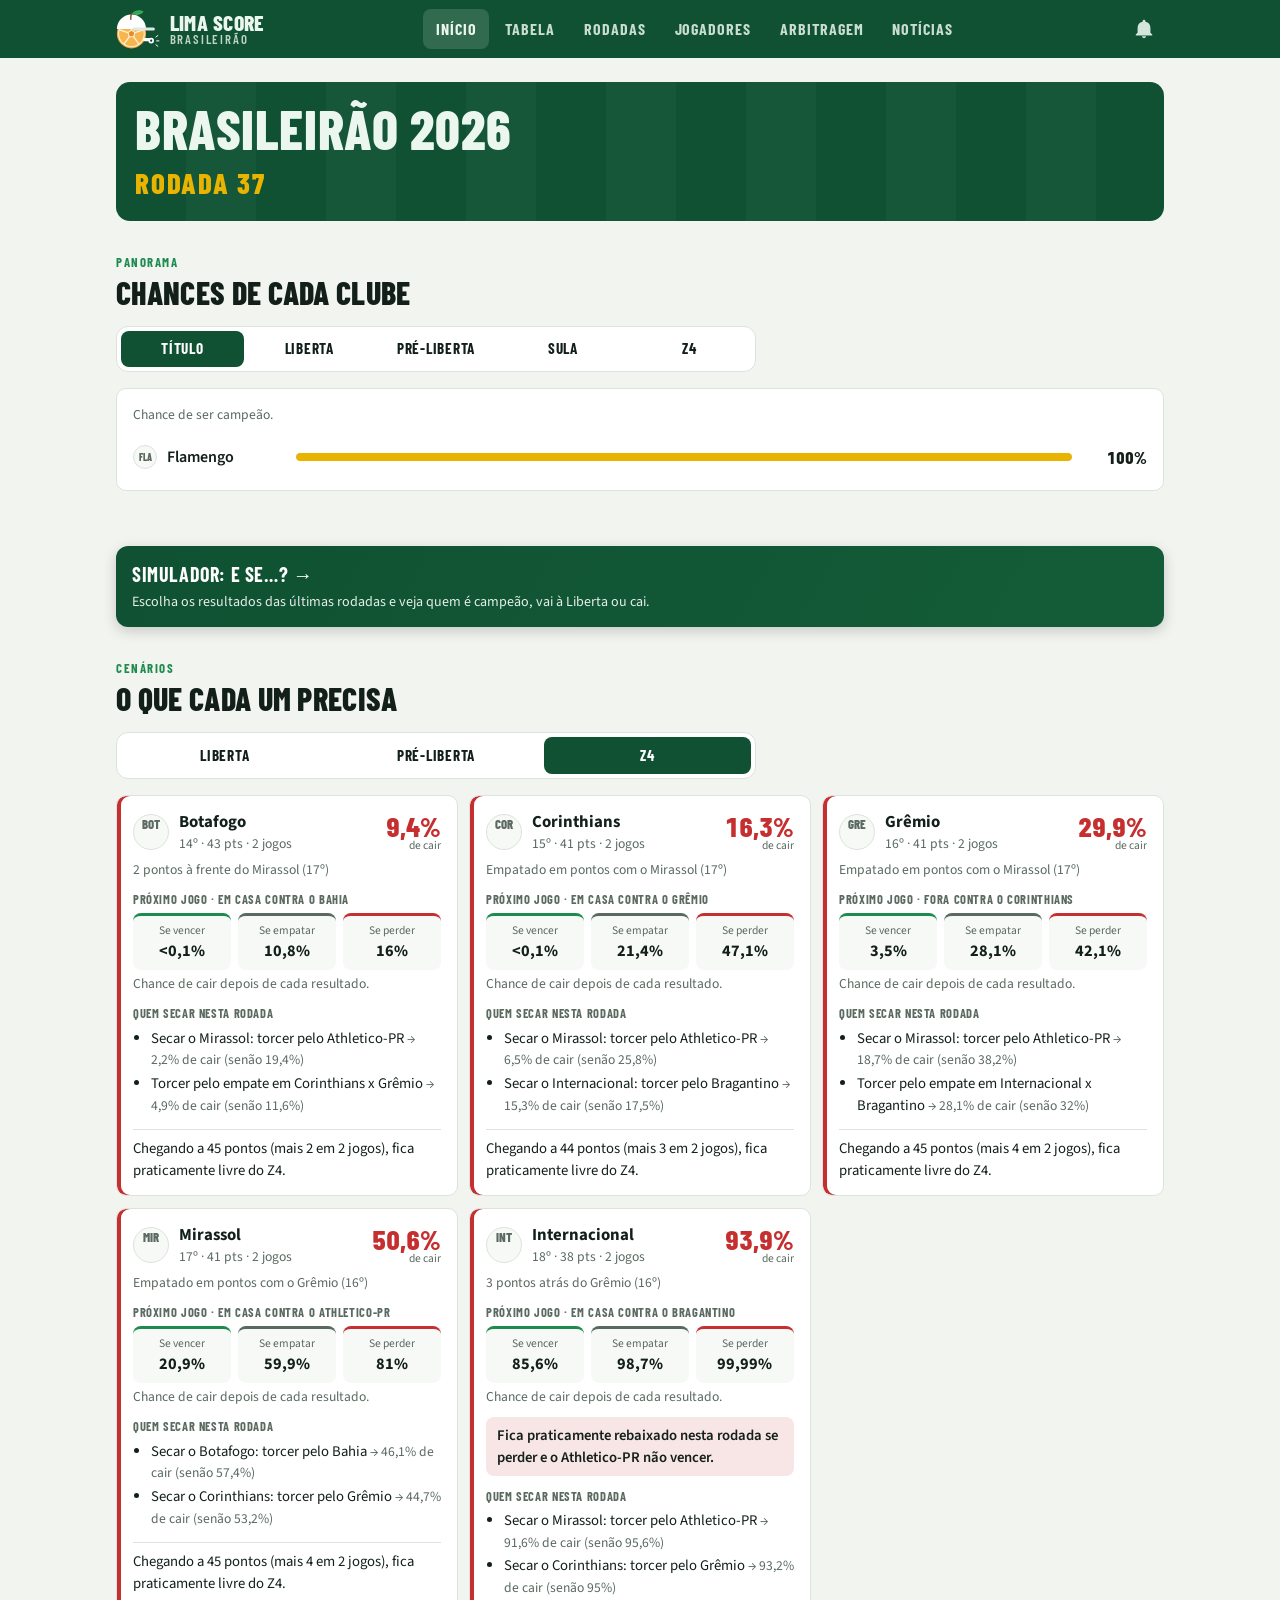
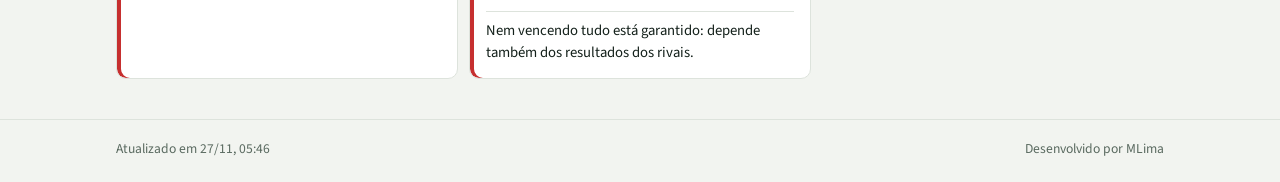
==== commit 01ae2b97: "Simulador estilo ge: uma rodada por vez, só resultado (sem placar), tabela ao vivo; sem a pergunta d" ====
--- a/index.html
+++ b/index.html
@@ -15,7 +15,7 @@
 <link rel="preconnect" href="https://fonts.googleapis.com">
 <link rel="preconnect" href="https://fonts.gstatic.com" crossorigin>
 <link rel="stylesheet" href="https://fonts.googleapis.com/css2?family=Barlow+Condensed:wght@600;700;800&family=Source+Sans+3:wght@400;600;700&display=swap" media="print" onload="this.media='all'">
-<link rel="stylesheet" href="style.css?v=96">
+<link rel="stylesheet" href="style.css?v=97">
 </head>
 <body>
 <!--APP-->
@@ -58,6 +58,6 @@
   <a href="#noticias" data-nav="noticias"><span class="ic ic-news"></span>Notícias</a>
 </nav>
 <!--/APP-->
-<script src="app.js?v=96"></script>
+<script src="app.js?v=97"></script>
 </body>
 </html>
--- a/style.css
+++ b/style.css
@@ -602,3 +602,18 @@
 .dq-como{margin:.3rem 0 0;color:var(--muted);font-size:.72rem}
 .mapa-calor{display:block;width:45%;max-width:13rem;min-width:9rem;height:auto;border-radius:10px;margin:0 auto}
 @media (max-width:560px){.seg.seg-jog{grid-auto-flow:row;grid-template-columns:repeat(6,1fr)}.seg.seg-jog button{grid-column:span 2;white-space:nowrap;font-size:.82rem}.seg.seg-jog button:nth-child(n+4){grid-column:span 3}}
+/* simulador: uma rodada por vez */
+.sim-pag{margin-top:.4rem}
+.sim-abas{display:flex;gap:.35rem;overflow-x:auto;padding:.2rem 0 .6rem;scrollbar-width:none}
+.sim-abas::-webkit-scrollbar{display:none}
+.sim-aba{flex:none;display:flex;align-items:center;gap:.25rem;border:1px solid var(--line);background:var(--surface);color:var(--fg);border-radius:999px;padding:.35rem .75rem;font:inherit;font-weight:700;font-size:.85rem;cursor:pointer}
+.sim-aba small{color:var(--good);font-weight:800}
+.sim-aba.on{background:var(--pitch);border-color:var(--pitch);color:var(--chalk)}
+.sim-aba.on small{color:var(--chalk)}
+.sim-cab{display:flex;align-items:baseline;justify-content:space-between;gap:.6rem;margin:.2rem 0 .5rem;scroll-margin-top:5rem}
+.sim-rod{margin:0;font-family:var(--display);font-size:1.5rem;text-transform:uppercase;letter-spacing:.02em}
+.sim-nav{display:flex;gap:.5rem;margin:.7rem 0 1.2rem}
+.sim-nav button{flex:1;border-radius:10px;padding:.7rem .6rem;font:inherit;font-weight:700;font-size:.9rem;cursor:pointer}
+.sim-ant{border:1px solid var(--line);background:var(--surface);color:var(--fg)}
+.sim-ant[disabled]{opacity:.4;cursor:default}
+.sim-prox{border:0;background:var(--pitch);color:var(--chalk)}
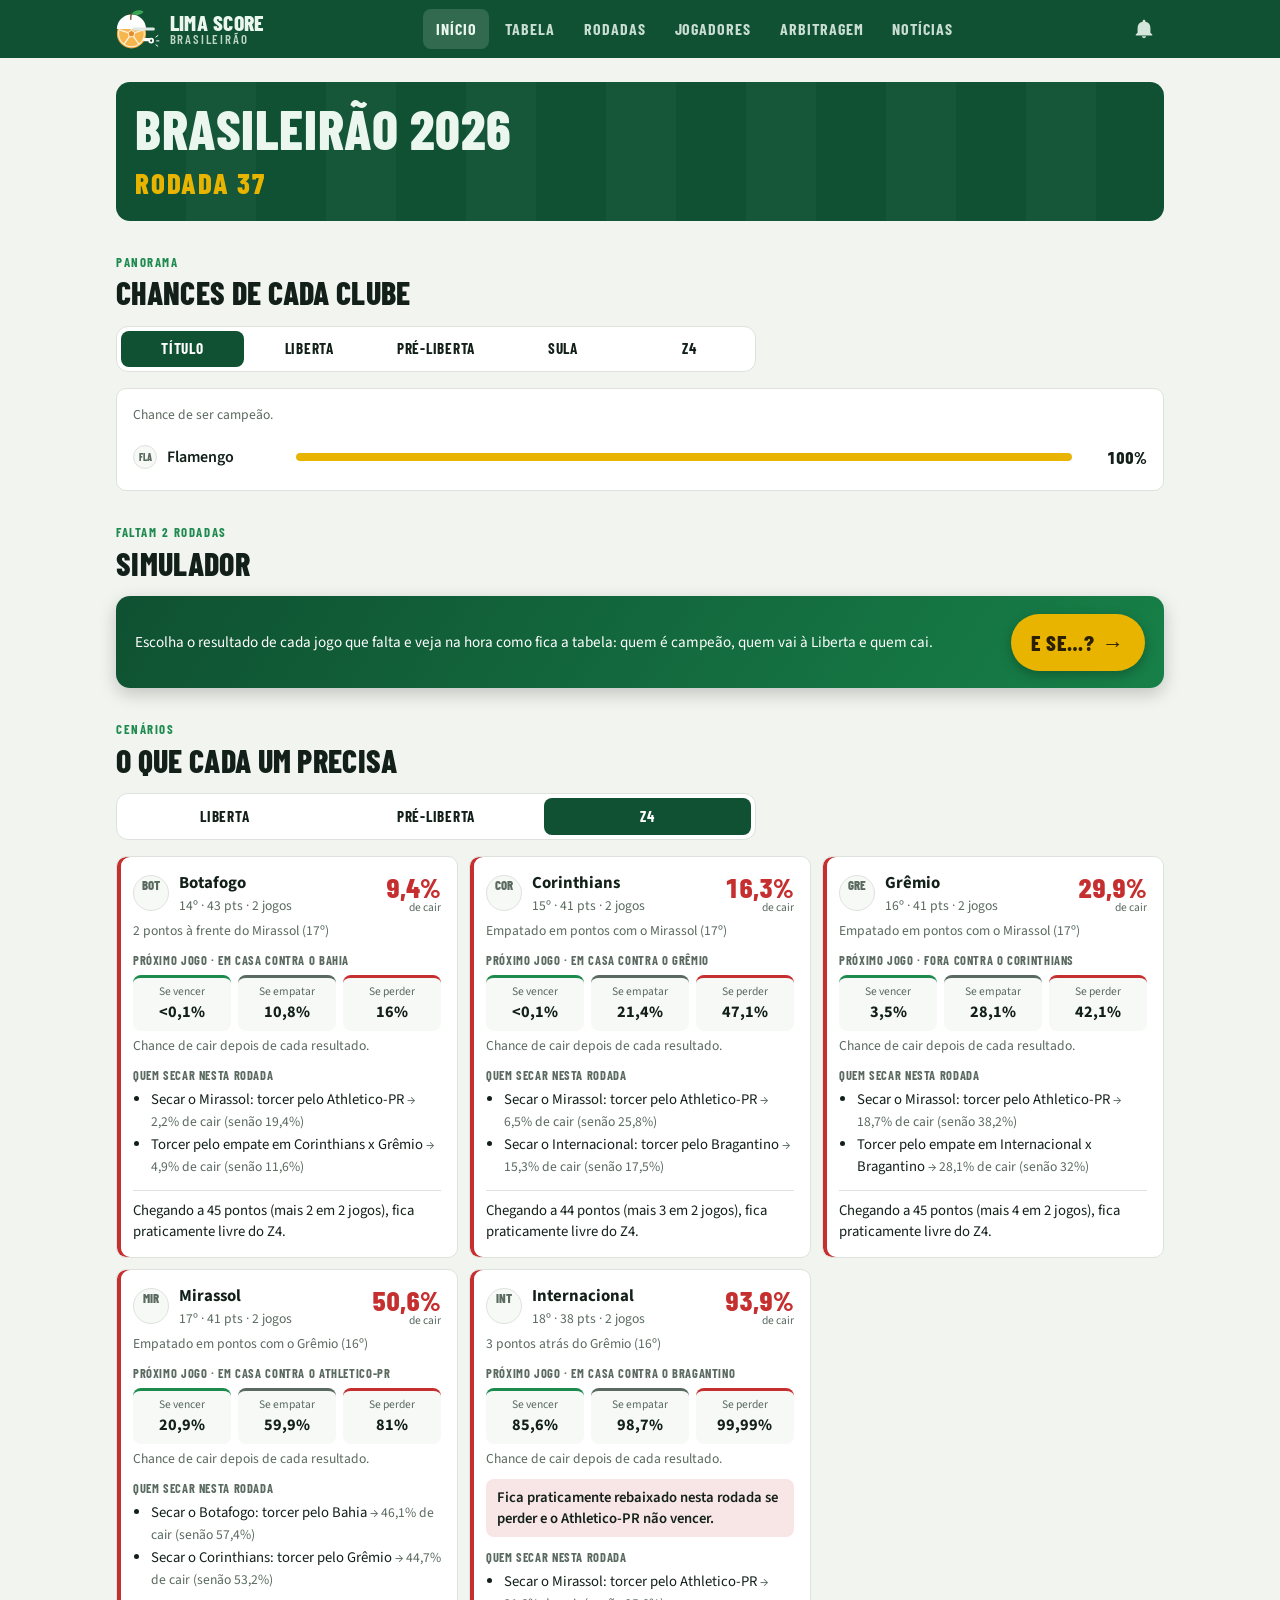
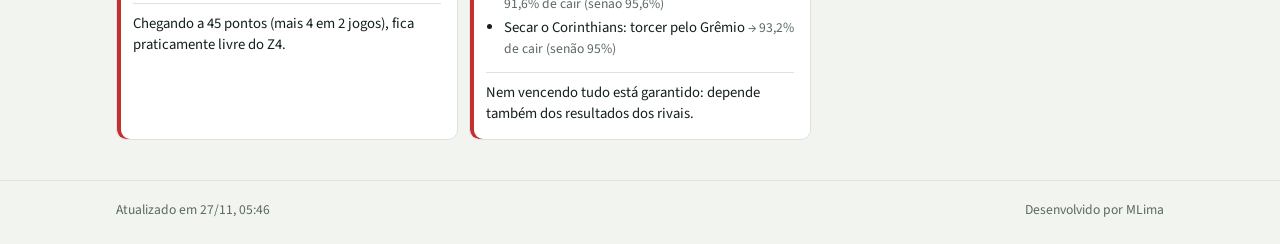
==== commit 24d9f02f: "Início: seção Simulador com botão E se…? em destaque Co-Authored-By: Claude Opus 5.5 <noreply@anthro" ====
--- a/index.html
+++ b/index.html
@@ -15,7 +15,7 @@
 <link rel="preconnect" href="https://fonts.googleapis.com">
 <link rel="preconnect" href="https://fonts.gstatic.com" crossorigin>
 <link rel="stylesheet" href="https://fonts.googleapis.com/css2?family=Barlow+Condensed:wght@600;700;800&family=Source+Sans+3:wght@400;600;700&display=swap" media="print" onload="this.media='all'">
-<link rel="stylesheet" href="style.css?v=97">
+<link rel="stylesheet" href="style.css?v=99">
 </head>
 <body>
 <!--APP-->
@@ -58,6 +58,6 @@
   <a href="#noticias" data-nav="noticias"><span class="ic ic-news"></span>Notícias</a>
 </nav>
 <!--/APP-->
-<script src="app.js?v=97"></script>
+<script src="app.js?v=99"></script>
 </body>
 </html>
--- a/style.css
+++ b/style.css
@@ -617,3 +617,8 @@
 .sim-ant{border:1px solid var(--line);background:var(--surface);color:var(--fg)}
 .sim-ant[disabled]{opacity:.4;cursor:default}
 .sim-prox{border:0;background:var(--pitch);color:var(--chalk)}
+.sim-box{display:flex;align-items:center;gap:1rem;padding:1.1rem 1.2rem;border-radius:14px;background:linear-gradient(125deg,var(--pitch) 0%,#178048 100%);color:var(--chalk);box-shadow:0 6px 18px rgba(0,0,0,.2)}
+.sim-box p{margin:0;flex:1;font-size:.95rem;line-height:1.4}
+.sim-btn{flex:none;display:inline-flex;align-items:center;gap:.5rem;padding:.8rem 1.3rem;border-radius:999px;background:var(--accent);color:var(--accent-ink);font-family:var(--display);font-weight:800;font-size:1.35rem;text-transform:uppercase;letter-spacing:.02em;text-decoration:none;box-shadow:0 4px 12px rgba(0,0,0,.25)}
+.sim-btn:hover{filter:brightness(1.06)}
+@media (max-width:520px){.sim-box{flex-direction:column;align-items:stretch;text-align:left}.sim-btn{justify-content:center}}
